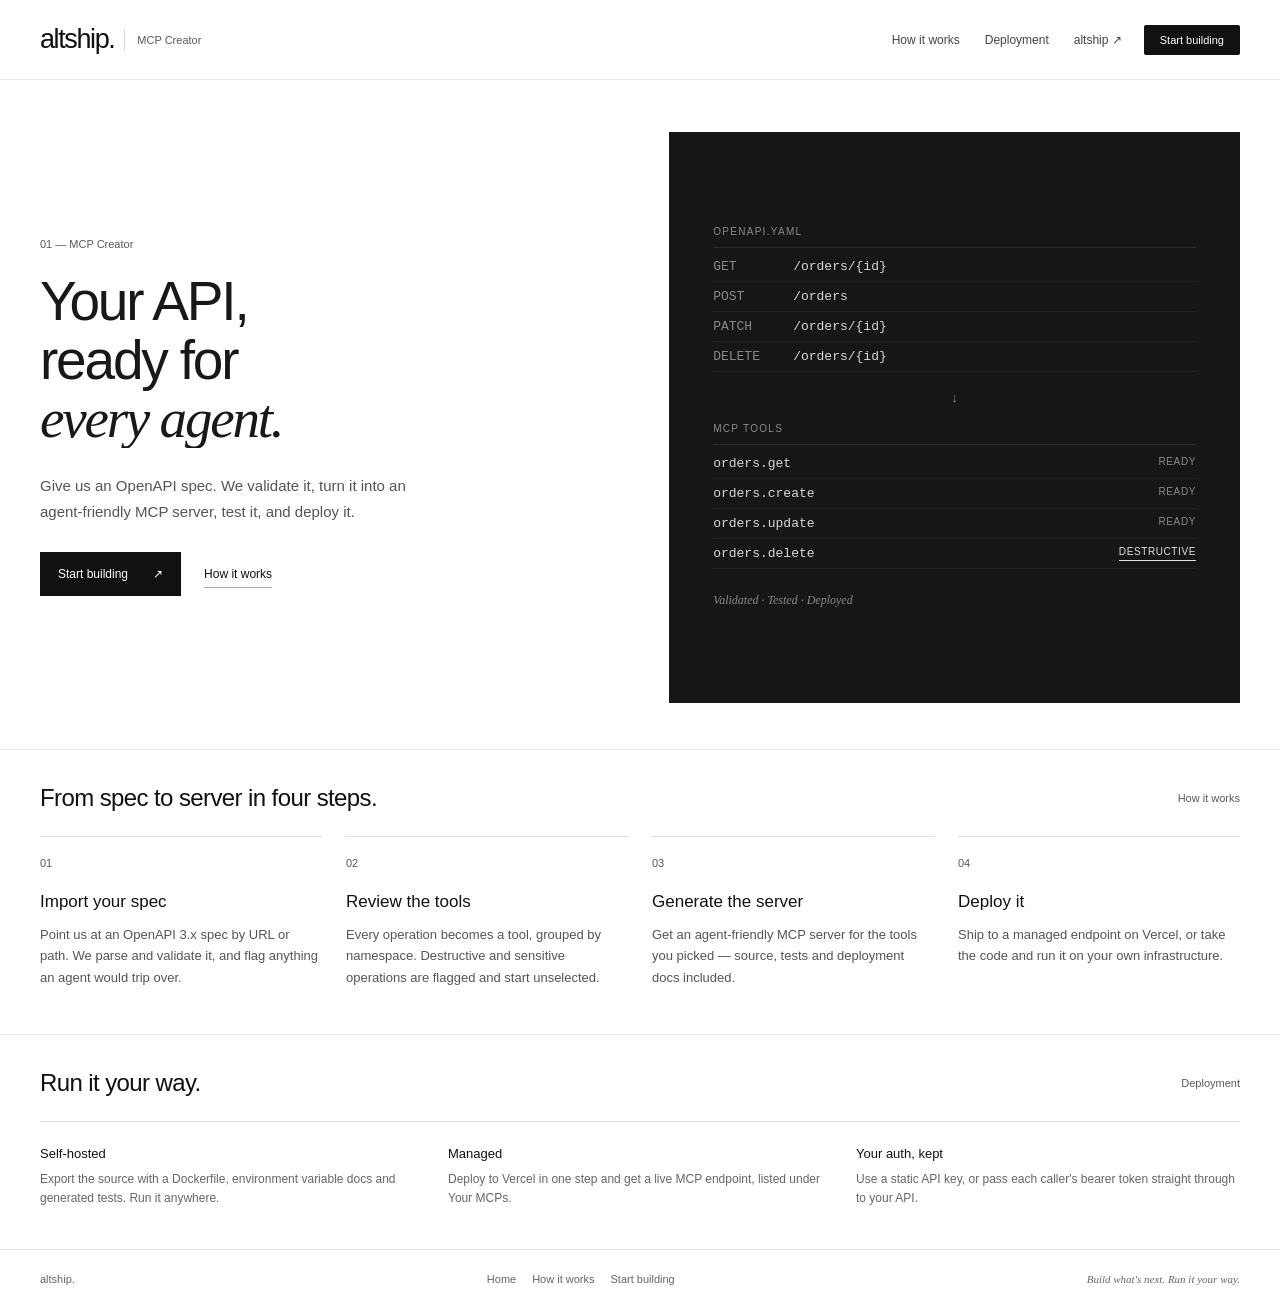
==== mcp/index.html @ 47e5011a "Serve the MCP Creator landing page at /mcp" ====
<!doctype html>
<html lang="en">
<head>
<meta charset="utf-8">
<meta name="viewport" content="width=device-width, initial-scale=1">
<meta name="referrer" content="no-referrer">
<meta http-equiv="Content-Security-Policy" content="default-src 'none'; script-src 'self' file:; style-src 'self' file: 'unsafe-inline'; img-src 'self' file:; base-uri 'none'; form-action 'none'">
<title>MCP Creator — altship.</title>
<meta name="description" content="Turn an OpenAPI spec into a production-ready, agent-friendly MCP server — validated, tested, and deployed.">
<meta property="og:type" content="website">
<meta property="og:title" content="MCP Creator — altship.">
<meta property="og:description" content="Turn an OpenAPI spec into a production-ready, agent-friendly MCP server — validated, tested, and deployed.">
<meta property="og:image" content="/assets/social-thumbnail.png">
<link rel="icon" type="image/png" href="/assets/favicon.png">
<link rel="stylesheet" href="/css/mcp.css?v=1">
</head>
<body>
<div class="mx">
<header class="nav" id="mx-nav"><a class="brand" href="/" aria-label="altship home"><img class="brand-mark" src="/assets/logo-mark.png" alt="" width="30" height="30"><span class="brand-text">altship.</span><span class="brand-product">MCP Creator</span></a><button class="nav-toggle" id="mx-nav-toggle" type="button" aria-expanded="false" aria-controls="mx-nav-menu" aria-label="Open menu"><span></span><span></span><span></span></button><div class="nav-right" id="mx-nav-menu"><nav class="links" aria-label="MCP Creator"><a href="#how">How it works</a><a href="#deploy">Deployment</a><a href="/">altship ↗</a></nav><a class="nav-cta" href="https://pilot.altship.io/mcp" data-dashboard-link>Start building</a></div></header>
<section class="hero" id="mx-hero"><div><p class="eyebrow">01 — MCP Creator</p><h1>Your API,<br>ready for<br><em>every agent.</em></h1><p class="description">Give us an OpenAPI spec. We validate it, turn it into an agent-friendly MCP server, test it, and deploy it.</p><div class="hero-actions"><a class="primary" href="https://pilot.altship.io/mcp" data-dashboard-link>Start building <span aria-hidden="true">↗</span></a><a class="secondary" href="#how">How it works</a></div></div>
<figure class="spec-panel" aria-label="An OpenAPI spec's operations becoming MCP tools"><div class="panel-block"><div class="panel-label">openapi.yaml</div><div class="panel-row"><span class="method">GET</span><span>/orders/{id}</span></div><div class="panel-row"><span class="method">POST</span><span>/orders</span></div><div class="panel-row"><span class="method">PATCH</span><span>/orders/{id}</span></div><div class="panel-row"><span class="method">DELETE</span><span>/orders/{id}</span></div></div><div class="panel-arrow" aria-hidden="true">↓</div><div class="panel-block"><div class="panel-label">mcp tools</div><div class="panel-row"><span>orders.get</span><span class="status ready">ready</span></div><div class="panel-row"><span>orders.create</span><span class="status ready">ready</span></div><div class="panel-row"><span>orders.update</span><span class="status ready">ready</span></div><div class="panel-row"><span>orders.delete</span><span class="status destructive">destructive</span></div></div><figcaption>Validated · Tested · Deployed</figcaption></figure>
</section>
<section class="section" id="how" aria-labelledby="mx-how-title"><div class="section-head"><h2 class="section-title" id="mx-how-title">From spec to server in four steps.</h2><span class="placeholder">How it works</span></div><ol class="steps">
<li><span class="number">01</span><h3>Import your spec</h3><p>Point us at an OpenAPI 3.x spec by URL or path. We parse and validate it, and flag anything an agent would trip over.</p></li>
<li><span class="number">02</span><h3>Review the tools</h3><p>Every operation becomes a tool, grouped by namespace. Destructive and sensitive operations are flagged and start unselected.</p></li>
<li><span class="number">03</span><h3>Generate the server</h3><p>Get an agent-friendly MCP server for the tools you picked — source, tests and deployment docs included.</p></li>
<li><span class="number">04</span><h3>Deploy it</h3><p>Ship to a managed endpoint on Vercel, or take the code and run it on your own infrastructure.</p></li>
</ol></section>
<section class="section" id="deploy" aria-labelledby="mx-deploy-title"><div class="section-head"><h2 class="section-title" id="mx-deploy-title">Run it your way.</h2><span class="placeholder">Deployment</span></div><div class="outline">
<div><strong>Self-hosted</strong><p>Export the source with a Dockerfile, environment variable docs and generated tests. Run it anywhere.</p></div>
<div><strong>Managed</strong><p>Deploy to Vercel in one step and get a live MCP endpoint, listed under Your MCPs.</p></div>
<div><strong>Your auth, kept</strong><p>Use a static API key, or pass each caller's bearer token straight through to your API.</p></div>
</div></section>
<footer class="footer"><span>altship.</span><nav class="footer-links" aria-label="altship"><a href="/">Home</a><a href="#how">How it works</a><a href="https://pilot.altship.io/mcp" data-dashboard-link>Start building</a></nav><span>Build what's next. Run it your way.</span></footer>
</div>
<script src="/js/mcp.js?v=1" defer></script>
</body>
</html>
---- css/mcp.css ----
/* altship.io/mcp — MCP Creator landing page. Mirrors css/style.css; everything is scoped under .mx. */

body {
  margin: 0;
  background: #fff;
}

.mx {
  --gutter: max(32px, calc(50% - 600px));
  color-scheme: light;
  background: #fff;
  color: #111;
  font-family: Arial, sans-serif;
}

.mx *,
.mx *::before,
.mx *::after {
  box-sizing: border-box;
}

.mx a {
  color: inherit;
  text-decoration: none;
}

.mx button {
  font: inherit;
  cursor: pointer;
}

/* Header */

.mx .nav {
  display: flex;
  justify-content: space-between;
  align-items: center;
  gap: 20px;
  padding: 24px var(--gutter);
  border-bottom: 1px solid #e8e8e8;
  position: sticky;
  top: 0;
  z-index: 50;
  background: #fff;
}

.mx .brand {
  display: flex;
  align-items: center;
  gap: 10px;
  font-size: 27px;
  letter-spacing: -1.4px;
  font-weight: 500;
}

.mx .brand-mark {
  display: none;
  height: 30px;
  width: auto;
}

.mx .nav.is-scrolled .brand-mark {
  display: block;
}

.mx .nav.is-scrolled .brand-text {
  display: none;
}

.mx .brand-product {
  font-size: 11px;
  letter-spacing: 0;
  font-weight: 400;
  color: #595959;
  padding-left: 12px;
  border-left: 1px solid #ddd;
  line-height: 22px;
}

.mx .nav-right {
  display: flex;
  align-items: center;
  gap: 22px;
}

.mx .links {
  display: flex;
  align-items: baseline;
  gap: 25px;
  white-space: nowrap;
  font-size: 12px;
  color: #444;
}

.mx .links a:hover,
.mx .links a:focus-visible {
  color: #111;
}

.mx .nav-cta {
  background: #111;
  color: #fff;
  padding: 9px 16px;
  font-size: 11px;
  border-radius: 2px;
  white-space: nowrap;
}

.mx .nav-toggle {
  display: none;
  flex-direction: column;
  justify-content: center;
  gap: 5px;
  width: 36px;
  height: 36px;
  margin-right: -8px;
  padding: 0 8px;
  border: 0;
  background: none;
}

.mx .nav-toggle span {
  display: block;
  height: 2px;
  background: #111;
  transition: transform 0.2s ease, opacity 0.2s ease;
}

.mx .nav.menu-open .nav-toggle span:nth-child(1) {
  transform: translateY(7px) rotate(45deg);
}

.mx .nav.menu-open .nav-toggle span:nth-child(2) {
  opacity: 0;
}

.mx .nav.menu-open .nav-toggle span:nth-child(3) {
  transform: translateY(-7px) rotate(-45deg);
}

/* Hero */

.mx .hero {
  display: grid;
  grid-template-columns: 1.06fr 1fr;
  gap: 24px;
  align-items: center;
  padding: 52px var(--gutter) 46px;
}

.mx .eyebrow {
  font-size: 11px;
  color: #595959;
  margin: 0 0 22px;
}

.mx h1 {
  font-size: clamp(36px, 5.3vw, 55px);
  line-height: 1.06;
  letter-spacing: -2.2px;
  font-weight: 500;
  margin: 0 0 25px;
  color: #111;
}

.mx h1 em {
  font-family: Georgia, serif;
  font-weight: 400;
}

@supports ((background-clip: text) or (-webkit-background-clip: text)) {
  .mx h1 {
    background: linear-gradient(100deg, #181818 0%, #181818 36%, #454545 43%, #929292 48%, #aaaaaa 50%, #929292 52%, #454545 57%, #181818 64%, #181818 100%);
    background-size: 300% 100%;
    background-clip: text;
    -webkit-background-clip: text;
    color: transparent;
    -webkit-text-fill-color: transparent;
    animation: mx-thinking 3.6s ease-in-out infinite;
  }
}

@keyframes mx-thinking {
  0%, 8% { background-position: 100% 50%; }
  88%, 100% { background-position: 0% 50%; }
}

.mx .description {
  font-size: 15px;
  line-height: 1.7;
  color: #555;
  max-width: 380px;
  margin: 0 0 28px;
}

.mx .hero-actions {
  display: flex;
  align-items: center;
  gap: 23px;
  flex-wrap: wrap;
}

.mx .hero-actions .primary {
  display: inline-flex;
  align-items: center;
  gap: 25px;
  background: #111;
  color: #fff;
  padding: 15px 18px;
  font-size: 12px;
}

.mx .hero-actions .secondary {
  font-size: 12px;
  border-bottom: 1px solid #aaa;
  padding: 6px 0;
}

/* Spec → tools panel (stands in for the landing page's painting) */

.mx .spec-panel {
  margin: 0;
  min-width: 0;
  aspect-ratio: 1;
  background: #161616;
  color: #d8d8d8;
  font-family: ui-monospace, SFMono-Regular, Menlo, monospace;
  font-size: 13px;
  padding: clamp(24px, 4vw, 44px);
  display: flex;
  flex-direction: column;
  justify-content: center;
  gap: 18px;
}

.mx .panel-label {
  font-family: Arial, sans-serif;
  font-size: 10px;
  letter-spacing: 1.3px;
  text-transform: uppercase;
  color: #8a8a8a;
  padding-bottom: 10px;
  margin-bottom: 4px;
  border-bottom: 1px solid #2c2c2c;
}

.mx .panel-row {
  display: flex;
  justify-content: space-between;
  gap: 16px;
  padding: 7px 0;
  border-bottom: 1px solid #222;
  opacity: 0;
  animation: mx-row-in 0.5s ease forwards;
}

.mx .panel-block:first-child .panel-row:nth-child(2) { animation-delay: 0.1s; }
.mx .panel-block:first-child .panel-row:nth-child(3) { animation-delay: 0.2s; }
.mx .panel-block:first-child .panel-row:nth-child(4) { animation-delay: 0.3s; }
.mx .panel-block:first-child .panel-row:nth-child(5) { animation-delay: 0.4s; }
.mx .panel-block:last-of-type .panel-row:nth-child(2) { animation-delay: 0.8s; }
.mx .panel-block:last-of-type .panel-row:nth-child(3) { animation-delay: 0.9s; }
.mx .panel-block:last-of-type .panel-row:nth-child(4) { animation-delay: 1s; }
.mx .panel-block:last-of-type .panel-row:nth-child(5) { animation-delay: 1.1s; }

@keyframes mx-row-in {
  from { opacity: 0; transform: translateY(4px); }
  to { opacity: 1; transform: none; }
}

.mx .panel-block:first-child .panel-row {
  justify-content: flex-start;
}

.mx .method {
  width: 64px;
  color: #8a8a8a;
}

.mx .status {
  font-family: Arial, sans-serif;
  font-size: 10px;
  letter-spacing: 0.6px;
  text-transform: uppercase;
  color: #8a8a8a;
}

.mx .status.destructive {
  color: #e0e0e0;
  border-bottom: 1px solid #e0e0e0;
}

.mx .panel-arrow {
  font-family: Arial, sans-serif;
  color: #8a8a8a;
  text-align: center;
}

.mx .spec-panel figcaption {
  font-family: Georgia, serif;
  font-style: italic;
  font-size: 12px;
  color: #8a8a8a;
  margin-top: 6px;
}

/* Sections */

.mx .section {
  padding: 34px var(--gutter) 40px;
  border-top: 1px solid #e8e8e8;
  scroll-margin-top: 80px;
}

.mx .section-head {
  display: flex;
  justify-content: space-between;
  align-items: center;
  gap: 16px;
  margin-bottom: 24px;
}

.mx .section-title {
  font-size: 24px;
  font-weight: 400;
  letter-spacing: -0.6px;
  margin: 0;
  color: #111;
}

.mx .placeholder {
  font-size: 11px;
  color: #595959;
}

.mx .steps {
  list-style: none;
  padding: 0;
  margin: 0;
  display: grid;
  grid-template-columns: repeat(4, minmax(0, 1fr));
  gap: 24px;
}

.mx .steps li {
  border-top: 1px solid #ddd;
  padding: 20px 0 6px;
  transition: border-color 0.2s ease;
}

.mx .steps li:hover {
  border-top-color: #111;
}

.mx .number {
  display: block;
  font-size: 11px;
  color: #595959;
  margin-bottom: 23px;
}

.mx .steps h3 {
  font-size: 17px;
  font-weight: 500;
  margin: 0 0 12px;
  color: #111;
}

.mx .steps p {
  font-size: 13px;
  line-height: 1.65;
  color: #555;
  margin: 0;
}

.mx .outline {
  display: grid;
  grid-template-columns: repeat(3, 1fr);
  gap: 24px;
  border-top: 1px solid #ddd;
  padding-top: 22px;
}

.mx .outline strong {
  font-size: 13px;
  font-weight: 500;
}

.mx .outline p {
  font-size: 12px;
  line-height: 1.6;
  color: #666;
  margin: 8px 0 0;
}

/* Footer */

.mx .footer {
  border-top: 1px solid #e8e8e8;
  padding: 23px var(--gutter);
  display: flex;
  justify-content: space-between;
  gap: 20px;
  font-size: 11px;
  color: #666;
}

.mx .footer-links {
  display: flex;
  gap: 16px;
  order: 2;
}

.mx .footer-links a {
  border-bottom: 1px solid transparent;
  padding-bottom: 2px;
}

.mx .footer-links a:hover,
.mx .footer-links a:focus-visible {
  border-bottom-color: #666;
}

.mx .footer > span:last-child {
  order: 3;
  font-family: Georgia, serif;
  font-style: italic;
}

/* Responsive — same breakpoints as altship.io */

@media (max-width: 900px) {
  .mx .steps {
    grid-template-columns: repeat(2, minmax(0, 1fr));
  }
}

@media (max-width: 550px) {
  .mx .nav {
    padding: 20px 24px;
  }

  .mx .brand-product {
    display: none;
  }

  .mx .nav-toggle {
    display: flex;
  }

  .mx .nav-right {
    display: none;
    position: absolute;
    top: 100%;
    left: 0;
    right: 0;
    flex-direction: column;
    align-items: stretch;
    gap: 18px;
    padding: 4px 24px 20px;
    background: #fff;
    border-bottom: 1px solid #e8e8e8;
    box-shadow: 0 10px 20px rgba(0, 0, 0, 0.04);
  }

  .mx .nav.menu-open .nav-right {
    display: flex;
  }

  .mx .links {
    flex-direction: column;
    align-items: stretch;
    gap: 0;
    font-size: 15px;
  }

  .mx .links a {
    padding: 14px 0;
    border-bottom: 1px solid #eee;
  }

  .mx .nav-cta {
    padding: 13px 16px;
    font-size: 13px;
    text-align: center;
  }

  .mx .hero {
    grid-template-columns: 1fr;
    padding: 38px 24px 28px;
    gap: 32px;
  }

  .mx h1 {
    font-size: 42px;
    letter-spacing: -1.7px;
  }

  .mx .section {
    padding: 30px 24px;
  }

  .mx .steps,
  .mx .outline {
    grid-template-columns: 1fr;
    gap: 28px;
  }

  .mx .section-head {
    flex-direction: column;
    align-items: flex-start;
    gap: 8px;
  }

  .mx .footer {
    padding: 22px 24px;
    flex-wrap: wrap;
  }
}

@media (prefers-reduced-motion: reduce) {
  .mx h1 {
    animation: none;
    background-position: 100% 50%;
  }

  .mx .panel-row {
    animation: none;
    opacity: 1;
  }

  .mx .nav-toggle span,
  .mx .steps li {
    transition: none;
  }
}

@media (forced-colors: active) {
  .mx h1 {
    animation: none;
    background: none;
    color: CanvasText;
    -webkit-text-fill-color: CanvasText;
  }
}
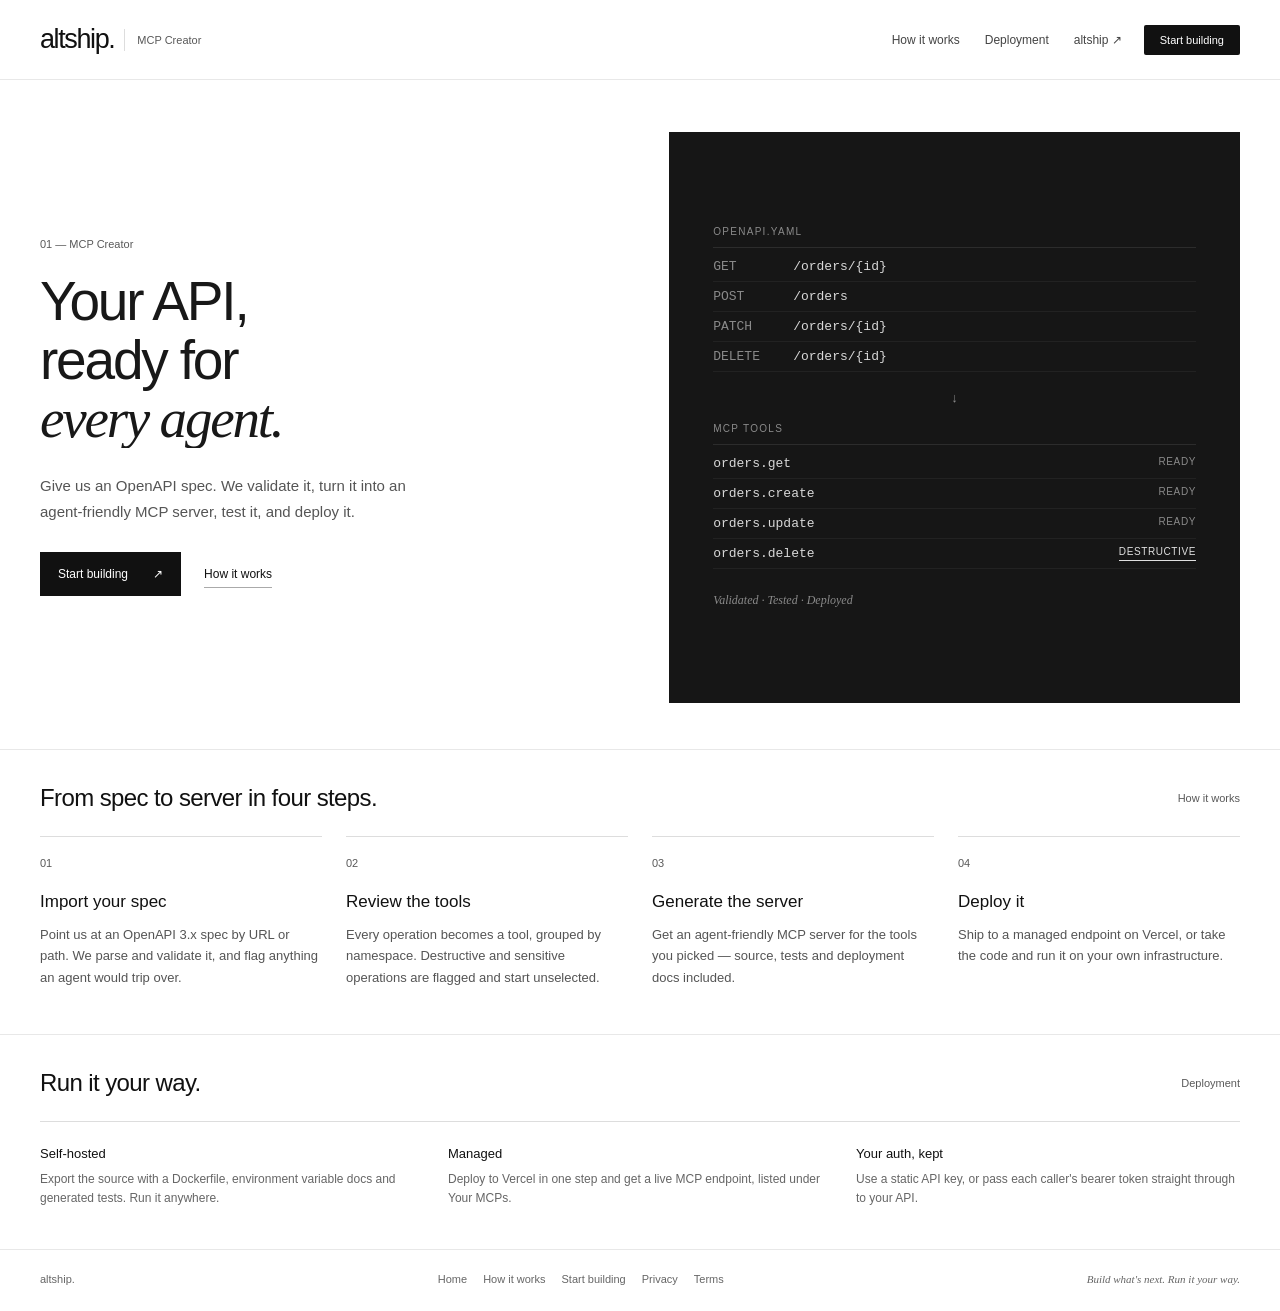
==== commit f376f777: "legal pages" ====
--- a/mcp/index.html
+++ b/mcp/index.html
@@ -31,7 +31,7 @@
 <div><strong>Managed</strong><p>Deploy to Vercel in one step and get a live MCP endpoint, listed under Your MCPs.</p></div>
 <div><strong>Your auth, kept</strong><p>Use a static API key, or pass each caller's bearer token straight through to your API.</p></div>
 </div></section>
-<footer class="footer"><span>altship.</span><nav class="footer-links" aria-label="altship"><a href="/">Home</a><a href="#how">How it works</a><a href="https://pilot.altship.io/mcp" data-dashboard-link>Start building</a></nav><span>Build what's next. Run it your way.</span></footer>
+<footer class="footer"><span>altship.</span><nav class="footer-links" aria-label="altship"><a href="/">Home</a><a href="#how">How it works</a><a href="https://pilot.altship.io/mcp" data-dashboard-link>Start building</a><a href="/privacy/">Privacy</a><a href="/terms/">Terms</a></nav><span>Build what's next. Run it your way.</span></footer>
 </div>
 <script src="/js/mcp.js?v=1" defer></script>
 </body>
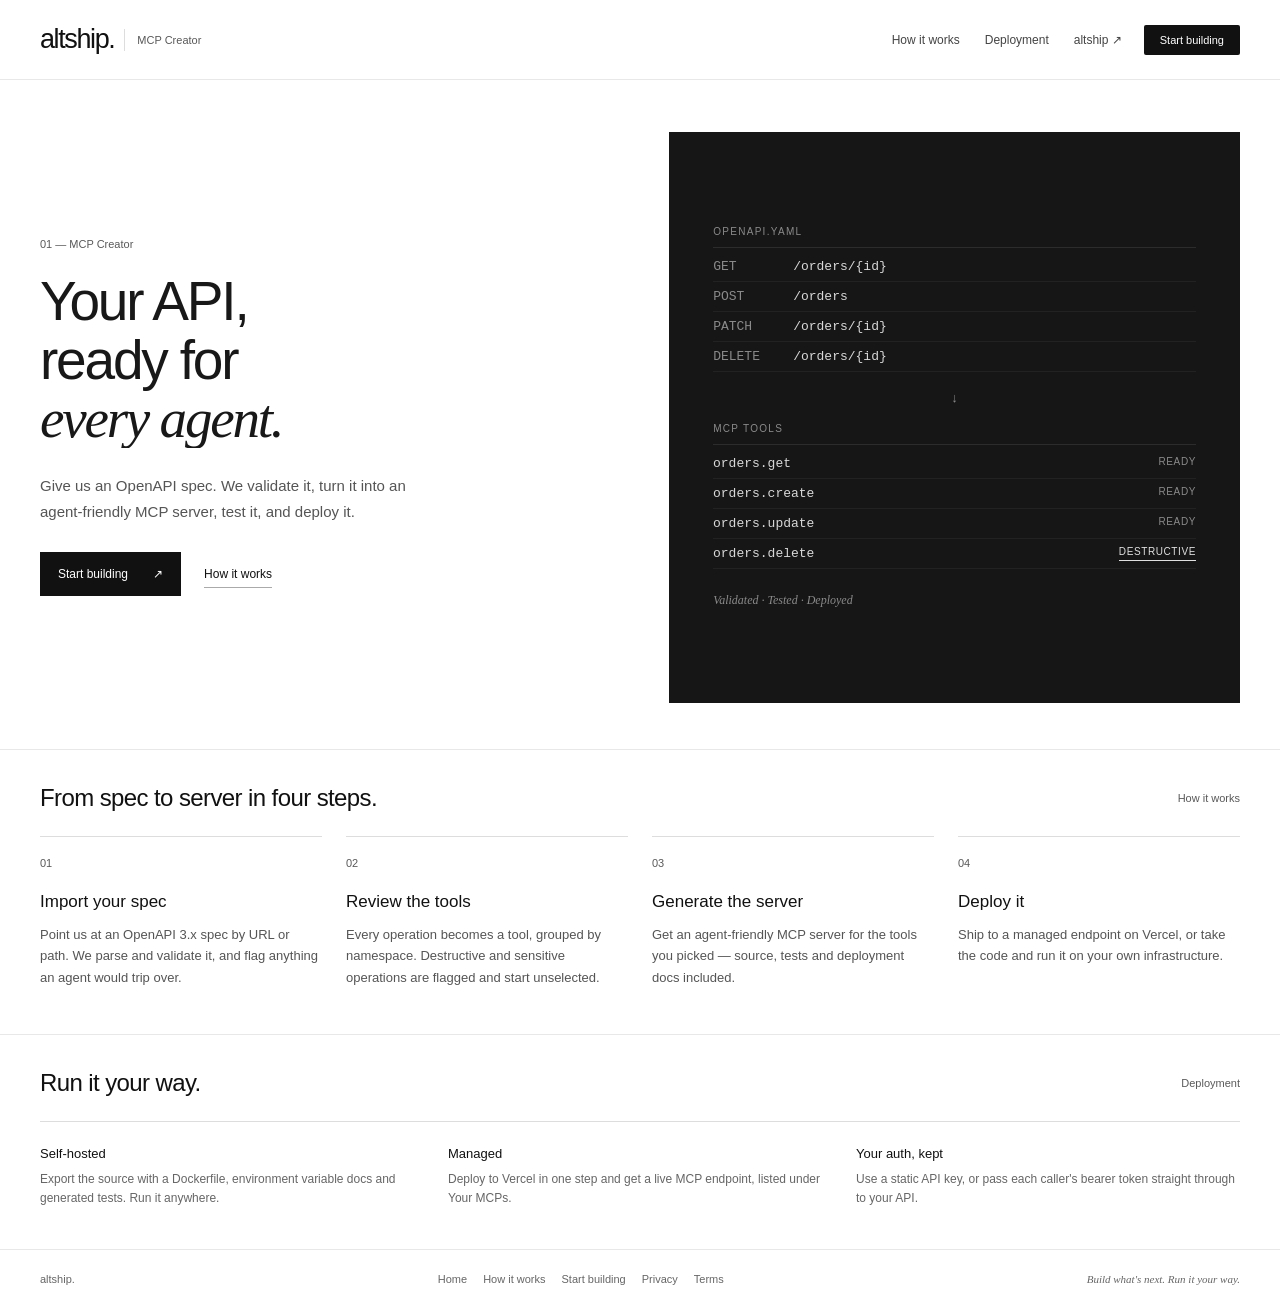
==== commit f640f723: "Use the dashboard's A logo as the favicon Co-Authored-By: Claude Opus 5.5 <noreply@anthropic.com>" ====
--- a/mcp/index.html
+++ b/mcp/index.html
@@ -11,13 +11,13 @@
 <meta property="og:title" content="MCP Creator — altship.">
 <meta property="og:description" content="Turn an OpenAPI spec into a production-ready, agent-friendly MCP server — validated, tested, and deployed.">
 <meta property="og:image" content="/assets/social-thumbnail.png">
-<link rel="icon" type="image/png" href="/assets/favicon.png">
+<link rel="icon" type="image/svg+xml" href="/assets/favicon.svg"><link rel="alternate icon" type="image/png" href="/assets/favicon.png">
 <link rel="stylesheet" href="/css/mcp.css?v=1">
 </head>
 <body>
 <div class="mx">
-<header class="nav" id="mx-nav"><a class="brand" href="/" aria-label="altship home"><img class="brand-mark" src="/assets/logo-mark.png" alt="" width="30" height="30"><span class="brand-text">altship.</span><span class="brand-product">MCP Creator</span></a><button class="nav-toggle" id="mx-nav-toggle" type="button" aria-expanded="false" aria-controls="mx-nav-menu" aria-label="Open menu"><span></span><span></span><span></span></button><div class="nav-right" id="mx-nav-menu"><nav class="links" aria-label="MCP Creator"><a href="#how">How it works</a><a href="#deploy">Deployment</a><a href="/">altship ↗</a></nav><a class="nav-cta" href="https://pilot.altship.io/mcp" data-dashboard-link>Start building</a></div></header>
-<section class="hero" id="mx-hero"><div><p class="eyebrow">01 — MCP Creator</p><h1>Your API,<br>ready for<br><em>every agent.</em></h1><p class="description">Give us an OpenAPI spec. We validate it, turn it into an agent-friendly MCP server, test it, and deploy it.</p><div class="hero-actions"><a class="primary" href="https://pilot.altship.io/mcp" data-dashboard-link>Start building <span aria-hidden="true">↗</span></a><a class="secondary" href="#how">How it works</a></div></div>
+<header class="nav" id="mx-nav"><a class="brand" href="/" aria-label="altship home"><img class="brand-mark" src="/assets/logo-mark.png" alt="" width="30" height="30"><span class="brand-text">altship.</span><span class="brand-product">MCP Creator</span></a><button class="nav-toggle" id="mx-nav-toggle" type="button" aria-expanded="false" aria-controls="mx-nav-menu" aria-label="Open menu"><span></span><span></span><span></span></button><div class="nav-right" id="mx-nav-menu"><nav class="links" aria-label="MCP Creator"><a href="#how">How it works</a><a href="#deploy">Deployment</a><a href="/">altship ↗&#xFE0E;</a></nav><a class="nav-cta" href="https://pilot.altship.io/mcp" data-dashboard-link>Start building</a></div></header>
+<section class="hero" id="mx-hero"><div><p class="eyebrow">01 — MCP Creator</p><h1>Your API,<br>ready for<br><em>every agent.</em></h1><p class="description">Give us an OpenAPI spec. We validate it, turn it into an agent-friendly MCP server, test it, and deploy it.</p><div class="hero-actions"><a class="primary" href="https://pilot.altship.io/mcp" data-dashboard-link>Start building <span aria-hidden="true">↗&#xFE0E;</span></a><a class="secondary" href="#how">How it works</a></div></div>
 <figure class="spec-panel" aria-label="An OpenAPI spec's operations becoming MCP tools"><div class="panel-block"><div class="panel-label">openapi.yaml</div><div class="panel-row"><span class="method">GET</span><span>/orders/{id}</span></div><div class="panel-row"><span class="method">POST</span><span>/orders</span></div><div class="panel-row"><span class="method">PATCH</span><span>/orders/{id}</span></div><div class="panel-row"><span class="method">DELETE</span><span>/orders/{id}</span></div></div><div class="panel-arrow" aria-hidden="true">↓</div><div class="panel-block"><div class="panel-label">mcp tools</div><div class="panel-row"><span>orders.get</span><span class="status ready">ready</span></div><div class="panel-row"><span>orders.create</span><span class="status ready">ready</span></div><div class="panel-row"><span>orders.update</span><span class="status ready">ready</span></div><div class="panel-row"><span>orders.delete</span><span class="status destructive">destructive</span></div></div><figcaption>Validated · Tested · Deployed</figcaption></figure>
 </section>
 <section class="section" id="how" aria-labelledby="mx-how-title"><div class="section-head"><h2 class="section-title" id="mx-how-title">From spec to server in four steps.</h2><span class="placeholder">How it works</span></div><ol class="steps">
